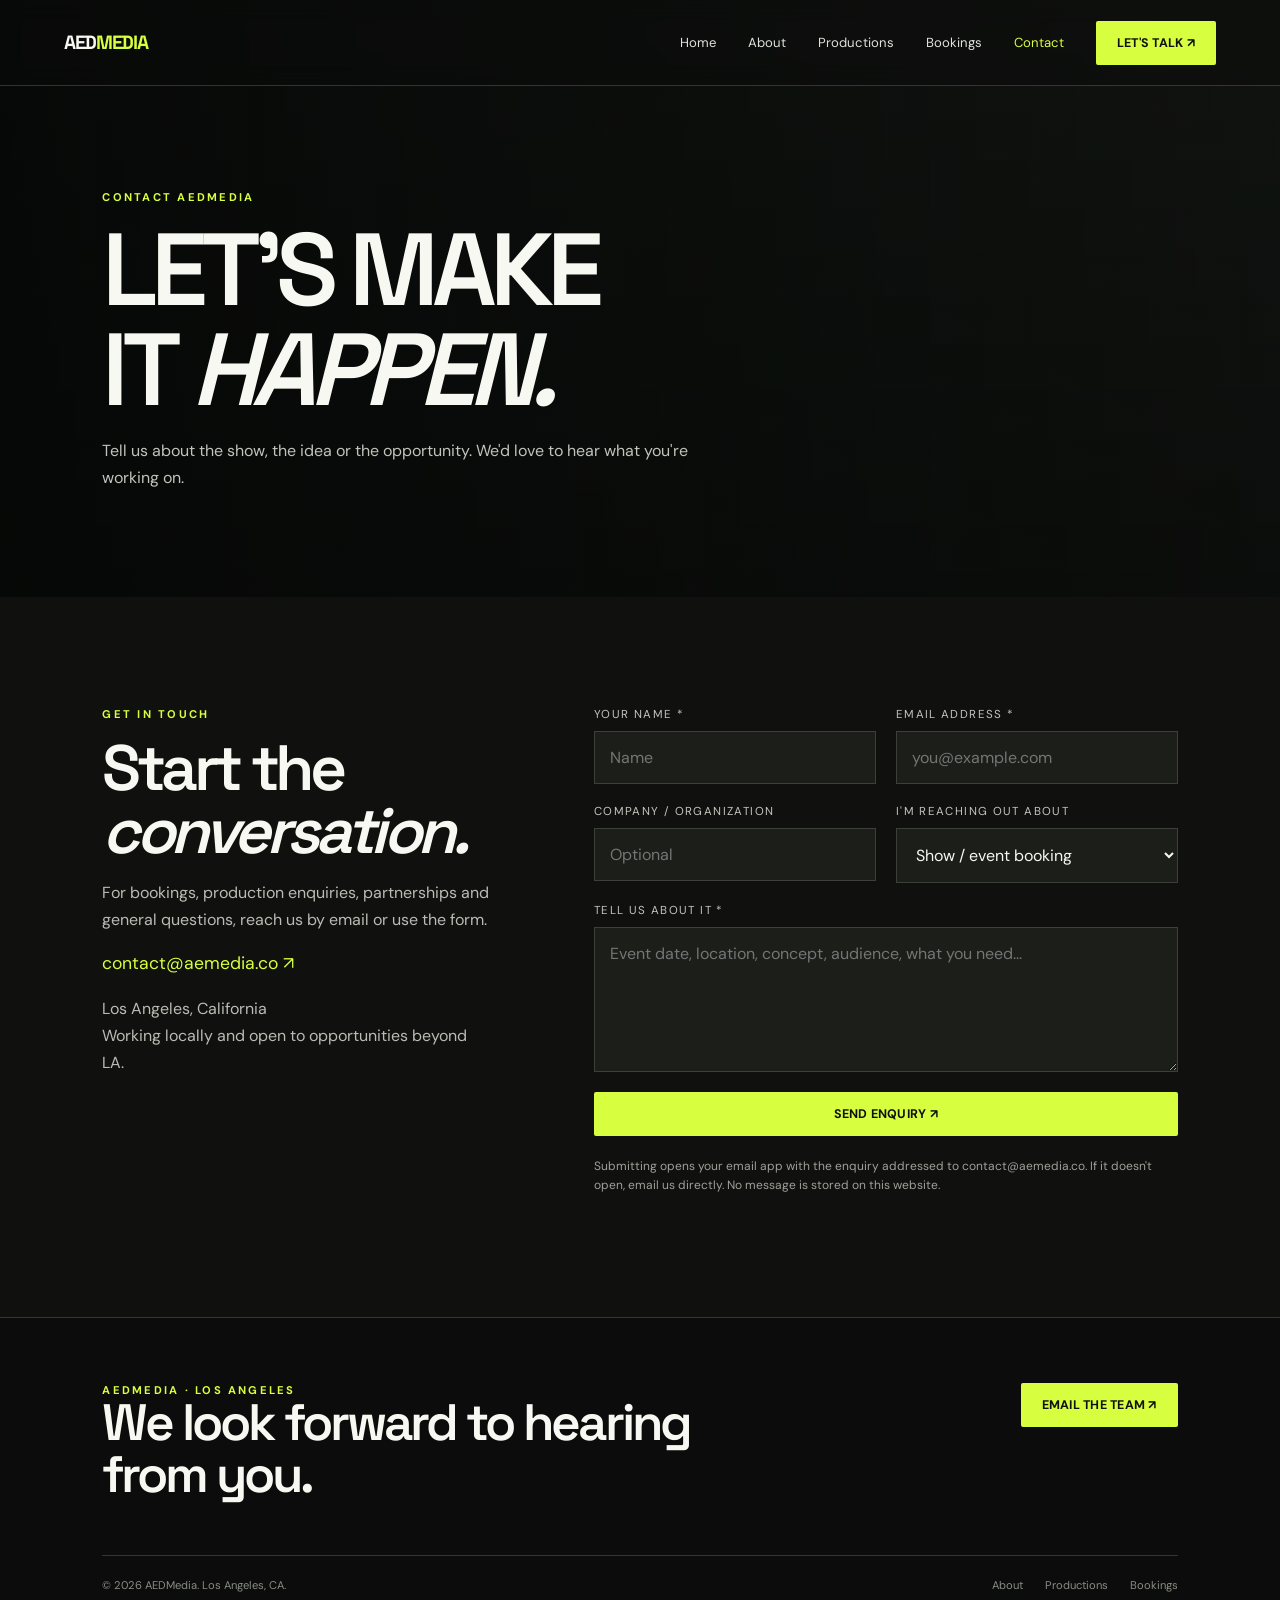
==== contact.html @ 607af27f "Build AEDMedia multi-page website" ====
<!doctype html><html lang="en"><head><meta charset="utf-8"><meta name="viewport" content="width=device-width,initial-scale=1"><meta name="description" content="Contact AEDMedia in Los Angeles for event production, show hosting, bookings and partnerships."><title>Contact AEDMedia — Start a Conversation</title><link rel="stylesheet" href="assets/css/styles.css"></head><body>
<header class="site-header"><a class="logo" href="index.html">AED<span>MEDIA</span></a><button class="menu-toggle" aria-label="Toggle navigation" aria-expanded="false">MENU</button><nav class="nav"><a href="index.html">Home</a><a href="about.html">About</a><a href="productions.html">Productions</a><a href="bookings.html">Bookings</a><a class="active" href="contact.html">Contact</a><a class="nav-cta" href="contact.html">LET'S TALK ↗</a></nav></header>
<main><section class="page-hero" style="--page-image:url('https://images.unsplash.com/photo-1506157786151-b8491531f063?auto=format&fit=crop&w=1800&q=85')"><div class="page-intro"><div class="eyebrow">Contact AEDMedia</div><h1>LET'S MAKE<br>IT <em>HAPPEN.</em></h1><p>Tell us about the show, the idea or the opportunity. We'd love to hear what you're working on.</p></div></section>
<section class="section"><div class="contact-layout"><div class="contact-details"><div class="eyebrow">Get in touch</div><h2>Start the<br><em>conversation.</em></h2><p>For bookings, production enquiries, partnerships and general questions, reach us by email or use the form.</p><p><a href="mailto:contact@aemedia.co">contact@aemedia.co ↗</a></p><p>Los Angeles, California<br>Working locally and open to opportunities beyond LA.</p></div><form class="form" data-contact-form><div class="field"><label for="name">Your name *</label><input id="name" name="name" autocomplete="name" required placeholder="Name"></div><div class="field"><label for="email">Email address *</label><input id="email" name="email" type="email" autocomplete="email" required placeholder="you@example.com"></div><div class="field"><label for="company">Company / organization</label><input id="company" name="company" autocomplete="organization" placeholder="Optional"></div><div class="field"><label for="type">I'm reaching out about</label><select id="type" name="type"><option>Show / event booking</option><option>Event production</option><option>Hosting / talent</option><option>Brand partnership</option><option>General enquiry</option></select></div><div class="field full"><label for="message">Tell us about it *</label><textarea id="message" name="message" required placeholder="Event date, location, concept, audience, what you need..."></textarea></div><div class="field full"><button class="button" type="submit">SEND ENQUIRY ↗</button><p class="form-note">Submitting opens your email app with the enquiry addressed to contact@aemedia.co. If it doesn't open, email us directly. No message is stored on this website.</p></div></form></div></section></main>
<footer class="site-footer"><div class="footer-top"><div><div class="eyebrow">AEDMedia · Los Angeles</div><h2>We look forward to hearing from you.</h2></div><a class="button" href="mailto:contact@aemedia.co">EMAIL THE TEAM ↗</a></div><div class="footer-bottom"><span>© <span data-year></span> AEDMedia. Los Angeles, CA.</span><div class="footer-links"><a href="about.html">About</a><a href="productions.html">Productions</a><a href="bookings.html">Bookings</a></div></div></footer><script src="assets/js/main.js"></script></body></html>
---- assets/css/styles.css ----
@import url('https://fonts.googleapis.com/css2?family=DM+Sans:wght@400;500;600;700&family=Space+Grotesk:wght@400;500;600;700&display=swap');
:root{--ink:#10110f;--paper:#f3f1eb;--lime:#d7ff3f;--muted:#a8aaa1;--line:rgba(255,255,255,.17);--display:'Space Grotesk',sans-serif;--body:'DM Sans',sans-serif}
*{box-sizing:border-box}html{scroll-behavior:smooth}body{margin:0;background:var(--ink);color:#f8f8f2;font-family:var(--body);-webkit-font-smoothing:antialiased}a{color:inherit;text-decoration:none}img{display:block;width:100%;object-fit:cover}button,input,textarea,select{font:inherit}.site-header{height:86px;padding:0 5vw;display:flex;align-items:center;justify-content:space-between;border-bottom:1px solid var(--line);position:absolute;top:0;left:0;width:100%;z-index:10;background:rgba(12,13,12,.38);backdrop-filter:blur(12px)}.logo{font:700 1.2rem var(--display);letter-spacing:-.07em}.logo span{color:var(--lime)}.nav{display:flex;align-items:center;gap:2rem;font-size:.82rem;color:#e1e2dc}.nav a{transition:color .2s}.nav a:hover,.nav a.active{color:var(--lime)}.nav-cta,.button{display:inline-flex;align-items:center;justify-content:center;background:var(--lime);color:#10110f;padding:14px 21px;border:0;border-radius:2px;font-weight:700;font-size:.78rem;letter-spacing:.02em;transition:transform .2s,background .2s;cursor:pointer}.nav-cta:hover,.button:hover{transform:translateY(-2px);background:#e4ff77}.menu-toggle{display:none;background:none;color:white;border:1px solid var(--line);padding:9px 12px}.eyebrow{font-size:.7rem;text-transform:uppercase;letter-spacing:.2em;color:var(--lime);font-weight:700}.display{font:600 clamp(3.5rem,9vw,8.7rem)/.91 var(--display);letter-spacing:-.085em;margin:24px 0}.display em{font-style:normal;color:var(--lime)}.lead{font-size:clamp(1rem,1.5vw,1.22rem);line-height:1.7;color:#c2c4bb;max-width:620px}.hero{min-height:760px;height:100svh;max-height:1000px;position:relative;display:flex;align-items:flex-end;padding:150px 8vw 9vh;overflow:hidden;background:#171a16}.hero:before{content:"";position:absolute;inset:0;background:linear-gradient(90deg,rgba(5,7,6,.9),rgba(5,7,6,.36) 65%,rgba(5,7,6,.12)),linear-gradient(0deg,rgba(5,7,6,.7),transparent 70%),url('https://images.unsplash.com/photo-150138,?auto=format&fit=crop&w=2000&q=85');background-size:cover;background-position:center}.hero:after{content:"";position:absolute;inset:0;background:radial-gradient(ellipse at 72% 36%,rgba(215,255,63,.16),transparent 34%);pointer-events:none}.hero-content{position:relative;z-index:1;max-width:1050px}.hero .display{max-width:1000px}.hero-bottom{display:flex;align-items:flex-end;justify-content:space-between;gap:2rem;margin-top:35px}.hero-bottom .lead{max-width:470px}.scroll-note{font-size:.68rem;letter-spacing:.18em;text-transform:uppercase;color:#bfc2b6;white-space:nowrap}.section{padding:110px 8vw}.section-head{display:flex;justify-content:space-between;align-items:flex-end;gap:2rem;margin-bottom:48px}.section h2,.page-intro h1{font:600 clamp(2.7rem,5vw,5.3rem)/.98 var(--display);letter-spacing:-.07em;margin:16px 0}.section-copy{color:#b8bbb2;line-height:1.75;max-width:460px}.grid-3{display:grid;grid-template-columns:repeat(3,1fr);gap:16px}.feature-card{min-height:390px;position:relative;overflow:hidden;background:#252923}.feature-card img{height:100%;position:absolute;inset:0;transition:transform .7s}.feature-card:hover img{transform:scale(1.06)}.feature-card:after{content:"";position:absolute;inset:0;background:linear-gradient(0deg,rgba(0,0,0,.82),transparent 70%)}.feature-card .card-copy{position:absolute;z-index:1;bottom:26px;left:26px;right:26px}.card-copy small{color:var(--lime);text-transform:uppercase;letter-spacing:.16em;font-size:.65rem}.card-copy h3{font:600 1.65rem var(--display);margin:9px 0}.statement{background:var(--lime);color:#10110f;padding:100px 8vw}.statement .eyebrow{color:#333}.statement h2{font:600 clamp(2.8rem,6vw,6rem)/.98 var(--display);letter-spacing:-.08em;max-width:1050px;margin:20px 0 30px}.statement p{max-width:580px;line-height:1.7}.text-link{display:inline-flex;gap:14px;align-items:center;font-weight:700;font-size:.8rem;border-bottom:1px solid currentColor;padding-bottom:9px;margin-top:20px}.text-link span{font-size:1.2rem}.split{display:grid;grid-template-columns:1fr 1fr;gap:8vw;align-items:center}.split-image{height:590px;position:relative}.split-image img{height:100%}.split-image:after{content:"";position:absolute;inset:0;border:1px solid rgba(215,255,63,.35);transform:translate(14px,14px);pointer-events:none}.stats{display:grid;grid-template-columns:repeat(3,1fr);border-top:1px solid var(--line);margin-top:55px;padding-top:28px;gap:20px}.stats strong{display:block;font:600 2rem var(--display);color:var(--lime)}.stats span{font-size:.72rem;color:#aeb0a8}.page-hero{min-height:570px;padding:190px 8vw 90px;display:flex;align-items:flex-end;position:relative;overflow:hidden;background:#171a16}.page-hero:before{content:"";position:absolute;inset:0;background:linear-gradient(90deg,rgba(5,7,6,.9),rgba(5,7,6,.35)),linear-gradient(0deg,rgba(5,7,6,.5),transparent),var(--page-image);background-size:cover;background-position:center}.page-intro{position:relative;max-width:980px}.page-intro h1{font-size:clamp(3.5rem,8vw,7.5rem)}.page-intro p{color:#c1c4ba;max-width:600px;line-height:1.7}.work-grid{display:grid;grid-template-columns:1fr 1fr;gap:18px}.work-item{background:#1b1e19}.work-item img{height:330px}.work-info{padding:23px 25px 28px}.work-info small{color:var(--lime);letter-spacing:.15em;text-transform:uppercase;font-size:.65rem}.work-info h3{font:600 1.6rem var(--display);margin:10px 0}.work-info p{color:#aeb1a8;line-height:1.6;font-size:.9rem}.process{display:grid;grid-template-columns:repeat(4,1fr);gap:20px}.process article{border-top:1px solid var(--line);padding-top:20px}.process b{color:var(--lime);font:600 1.8rem var(--display)}.process h3{font:600 1.2rem var(--display)}.process p{color:#aeb1a8;line-height:1.65;font-size:.88rem}.contact-layout{display:grid;grid-template-columns:.8fr 1.2fr;gap:8vw}.contact-details a{color:var(--lime);font-size:1.1rem}.contact-details p{color:#b9bcb3;line-height:1.7}.form{display:grid;grid-template-columns:1fr 1fr;gap:20px}.field{display:flex;flex-direction:column;gap:9px}.field.full{grid-column:1/-1}.field label{font-size:.72rem;text-transform:uppercase;letter-spacing:.12em;color:#c3c5bd}.field input,.field textarea,.field select{background:#1b1e19;border:1px solid #3b4038;padding:15px;color:#f8f8f2;border-radius:0;outline:none}.field input:focus,.field textarea:focus,.field select:focus{border-color:var(--lime)}.field textarea{min-height:145px;resize:vertical}.form-note{font-size:.75rem;color:#9da198;line-height:1.6}.site-footer{padding:65px 8vw 28px;border-top:1px solid var(--line);background:#0b0c0b}.footer-top{display:flex;justify-content:space-between;gap:3rem;align-items:flex-start;padding-bottom:55px}.footer-top h2{font:600 clamp(2rem,4vw,3.8rem)/1 var(--display);letter-spacing:-.06em;max-width:600px;margin:0}.footer-bottom{border-top:1px solid var(--line);padding-top:22px;display:flex;justify-content:space-between;gap:20px;color:#888d83;font-size:.7rem}.footer-links{display:flex;gap:22px}.mobile-only{display:none}
@media(max-width:800px){.site-header{height:72px;padding:0 6vw}.menu-toggle{display:block}.nav{display:none;position:absolute;top:71px;left:0;right:0;background:#11130f;padding:25px 6vw 30px;flex-direction:column;align-items:flex-start;gap:22px;border-bottom:1px solid var(--line)}.nav.open{display:flex}.nav-cta{display:inline-flex}.hero{min-height:690px;padding:130px 6vw 8vh}.hero-bottom{display:block}.scroll-note{display:block;margin-top:28px}.section{padding:78px 6vw}.section-head{display:block}.grid-3{grid-template-columns:1fr}.feature-card{min-height:360px}.split,.contact-layout{grid-template-columns:1fr;gap:45px}.split-image{height:400px}.stats{gap:10px}.stats strong{font-size:1.5rem}.page-hero{min-height:530px;padding:160px 6vw 70px}.work-grid{grid-template-columns:1fr}.work-item img{height:270px}.process{grid-template-columns:1fr 1fr}.statement{padding:75px 6vw}.footer-top{display:block}.footer-top .button{margin-top:28px}.footer-bottom{flex-direction:column}.form{grid-template-columns:1fr}.field.full{grid-column:auto}}
@media(max-width:420px){.process{grid-template-columns:1fr}.display{font-size:3.6rem}.hero{min-height:650px}}
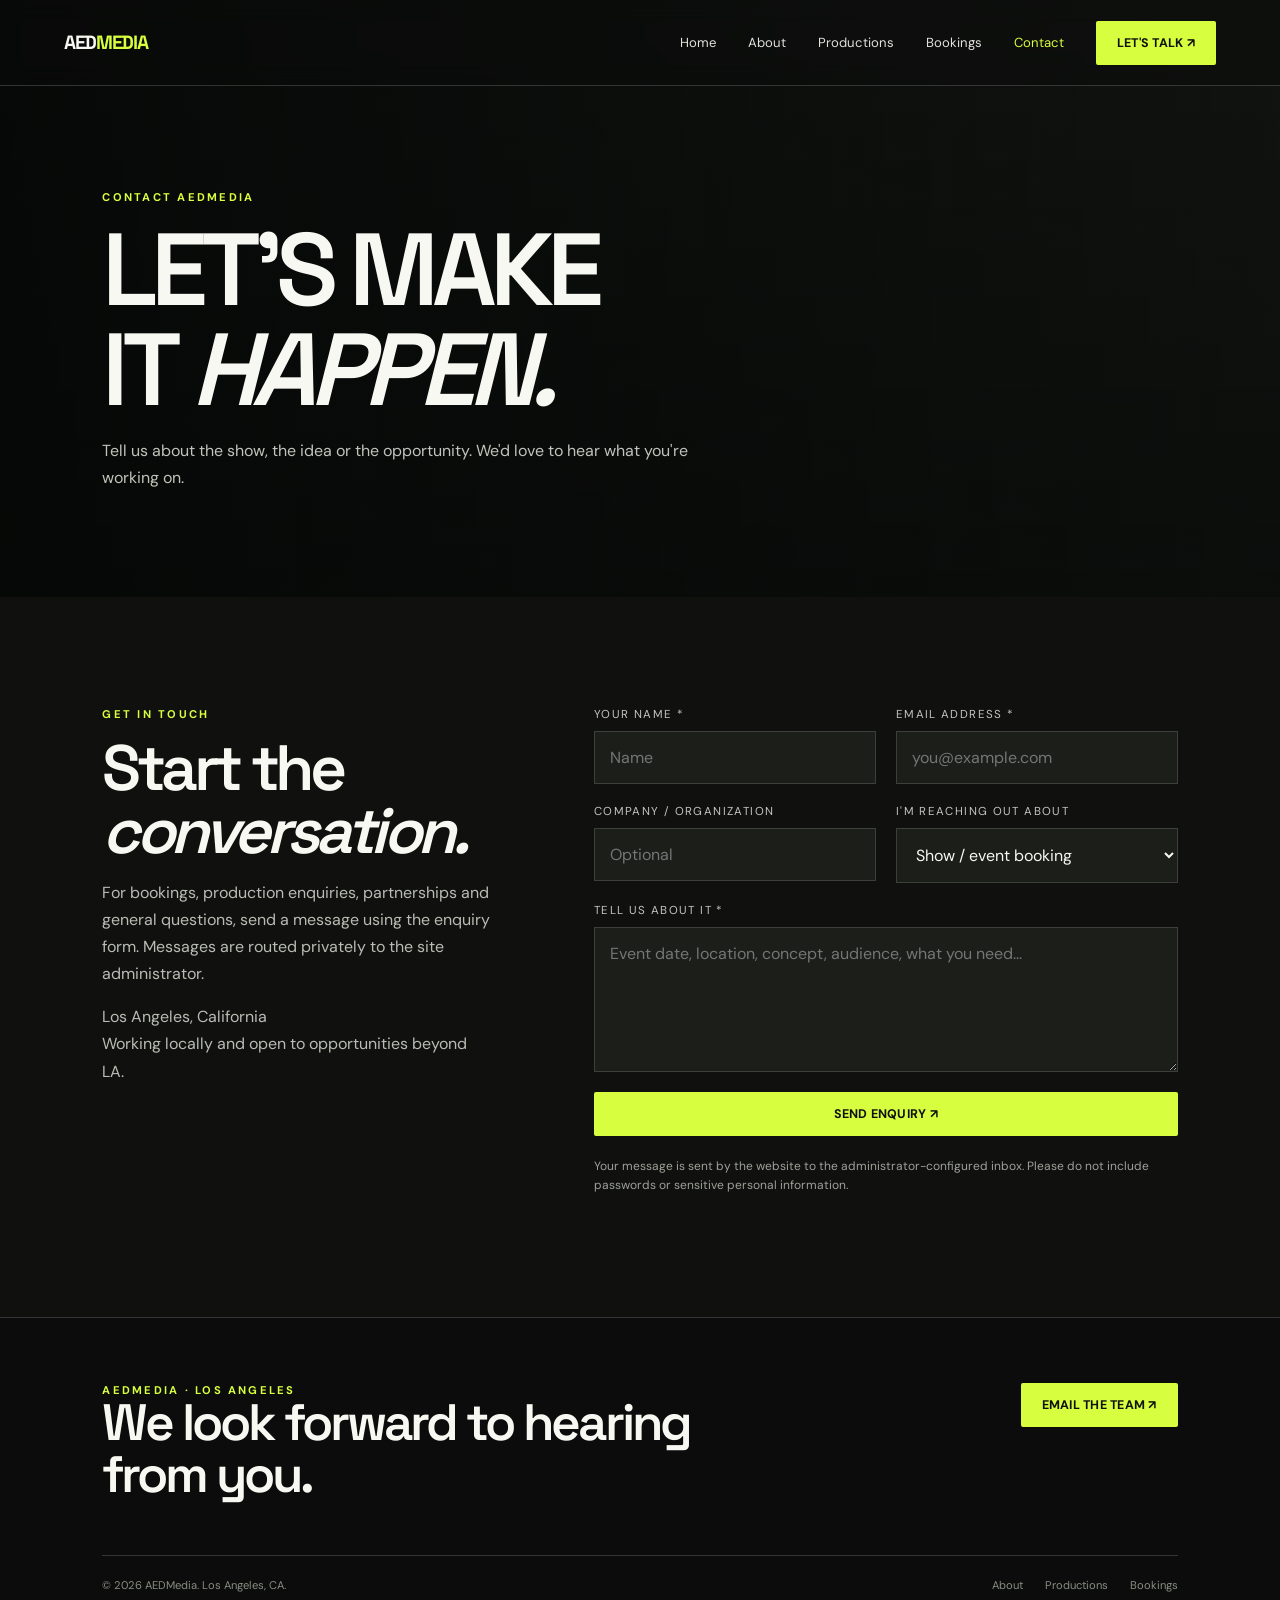
==== commit 1e77593e: "Route contact form through private PHP handler" ====
--- a/contact.html
+++ b/contact.html
@@ -1,5 +1,5 @@
 <!doctype html><html lang="en"><head><meta charset="utf-8"><meta name="viewport" content="width=device-width,initial-scale=1"><meta name="description" content="Contact AEDMedia in Los Angeles for event production, show hosting, bookings and partnerships."><title>Contact AEDMedia — Start a Conversation</title><link rel="stylesheet" href="assets/css/styles.css"></head><body>
 <header class="site-header"><a class="logo" href="index.html">AED<span>MEDIA</span></a><button class="menu-toggle" aria-label="Toggle navigation" aria-expanded="false">MENU</button><nav class="nav"><a href="index.html">Home</a><a href="about.html">About</a><a href="productions.html">Productions</a><a href="bookings.html">Bookings</a><a class="active" href="contact.html">Contact</a><a class="nav-cta" href="contact.html">LET'S TALK ↗</a></nav></header>
 <main><section class="page-hero" style="--page-image:url('https://images.unsplash.com/photo-1506157786151-b8491531f063?auto=format&fit=crop&w=1800&q=85')"><div class="page-intro"><div class="eyebrow">Contact AEDMedia</div><h1>LET'S MAKE<br>IT <em>HAPPEN.</em></h1><p>Tell us about the show, the idea or the opportunity. We'd love to hear what you're working on.</p></div></section>
-<section class="section"><div class="contact-layout"><div class="contact-details"><div class="eyebrow">Get in touch</div><h2>Start the<br><em>conversation.</em></h2><p>For bookings, production enquiries, partnerships and general questions, reach us by email or use the form.</p><p><a href="mailto:contact@aemedia.co">contact@aemedia.co ↗</a></p><p>Los Angeles, California<br>Working locally and open to opportunities beyond LA.</p></div><form class="form" data-contact-form><div class="field"><label for="name">Your name *</label><input id="name" name="name" autocomplete="name" required placeholder="Name"></div><div class="field"><label for="email">Email address *</label><input id="email" name="email" type="email" autocomplete="email" required placeholder="you@example.com"></div><div class="field"><label for="company">Company / organization</label><input id="company" name="company" autocomplete="organization" placeholder="Optional"></div><div class="field"><label for="type">I'm reaching out about</label><select id="type" name="type"><option>Show / event booking</option><option>Event production</option><option>Hosting / talent</option><option>Brand partnership</option><option>General enquiry</option></select></div><div class="field full"><label for="message">Tell us about it *</label><textarea id="message" name="message" required placeholder="Event date, location, concept, audience, what you need..."></textarea></div><div class="field full"><button class="button" type="submit">SEND ENQUIRY ↗</button><p class="form-note">Submitting opens your email app with the enquiry addressed to contact@aemedia.co. If it doesn't open, email us directly. No message is stored on this website.</p></div></form></div></section></main>
+<section class="section"><div class="contact-layout"><div class="contact-details"><div class="eyebrow">Get in touch</div><h2>Start the<br><em>conversation.</em></h2><p>For bookings, production enquiries, partnerships and general questions, send a message using the enquiry form. Messages are routed privately to the site administrator.</p><p>Los Angeles, California<br>Working locally and open to opportunities beyond LA.</p></div><form class="form" action="contact.php" method="post"><div class="field" aria-hidden="true" style="position:absolute;left:-10000px;width:1px;height:1px;overflow:hidden"><label for="website">Leave empty</label><input id="website" name="website" tabindex="-1" autocomplete="off"></div><div class="field"><label for="name">Your name *</label><input id="name" name="name" autocomplete="name" required placeholder="Name"></div><div class="field"><label for="email">Email address *</label><input id="email" name="email" type="email" autocomplete="email" required placeholder="you@example.com"></div><div class="field"><label for="company">Company / organization</label><input id="company" name="company" autocomplete="organization" placeholder="Optional"></div><div class="field"><label for="type">I'm reaching out about</label><select id="type" name="type"><option>Show / event booking</option><option>Event production</option><option>Hosting / talent</option><option>Brand partnership</option><option>General enquiry</option></select></div><div class="field full"><label for="message">Tell us about it *</label><textarea id="message" name="message" required placeholder="Event date, location, concept, audience, what you need..."></textarea></div><div class="field full"><button class="button" type="submit">SEND ENQUIRY ↗</button><p class="form-note">Your message is sent by the website to the administrator-configured inbox. Please do not include passwords or sensitive personal information.</p></div></form></div></section></main>
 <footer class="site-footer"><div class="footer-top"><div><div class="eyebrow">AEDMedia · Los Angeles</div><h2>We look forward to hearing from you.</h2></div><a class="button" href="mailto:contact@aemedia.co">EMAIL THE TEAM ↗</a></div><div class="footer-bottom"><span>© <span data-year></span> AEDMedia. Los Angeles, CA.</span><div class="footer-links"><a href="about.html">About</a><a href="productions.html">Productions</a><a href="bookings.html">Bookings</a></div></div></footer><script src="assets/js/main.js"></script></body></html>
--- a/assets/css/styles.css
+++ b/assets/css/styles.css
@@ -1,5 +1,5 @@
 @import url('https://fonts.googleapis.com/css2?family=DM+Sans:wght@400;500;600;700&family=Space+Grotesk:wght@400;500;600;700&display=swap');
 :root{--ink:#10110f;--paper:#f3f1eb;--lime:#d7ff3f;--muted:#a8aaa1;--line:rgba(255,255,255,.17);--display:'Space Grotesk',sans-serif;--body:'DM Sans',sans-serif}
-*{box-sizing:border-box}html{scroll-behavior:smooth}body{margin:0;background:var(--ink);color:#f8f8f2;font-family:var(--body);-webkit-font-smoothing:antialiased}a{color:inherit;text-decoration:none}img{display:block;width:100%;object-fit:cover}button,input,textarea,select{font:inherit}.site-header{height:86px;padding:0 5vw;display:flex;align-items:center;justify-content:space-between;border-bottom:1px solid var(--line);position:absolute;top:0;left:0;width:100%;z-index:10;background:rgba(12,13,12,.38);backdrop-filter:blur(12px)}.logo{font:700 1.2rem var(--display);letter-spacing:-.07em}.logo span{color:var(--lime)}.nav{display:flex;align-items:center;gap:2rem;font-size:.82rem;color:#e1e2dc}.nav a{transition:color .2s}.nav a:hover,.nav a.active{color:var(--lime)}.nav-cta,.button{display:inline-flex;align-items:center;justify-content:center;background:var(--lime);color:#10110f;padding:14px 21px;border:0;border-radius:2px;font-weight:700;font-size:.78rem;letter-spacing:.02em;transition:transform .2s,background .2s;cursor:pointer}.nav-cta:hover,.button:hover{transform:translateY(-2px);background:#e4ff77}.menu-toggle{display:none;background:none;color:white;border:1px solid var(--line);padding:9px 12px}.eyebrow{font-size:.7rem;text-transform:uppercase;letter-spacing:.2em;color:var(--lime);font-weight:700}.display{font:600 clamp(3.5rem,9vw,8.7rem)/.91 var(--display);letter-spacing:-.085em;margin:24px 0}.display em{font-style:normal;color:var(--lime)}.lead{font-size:clamp(1rem,1.5vw,1.22rem);line-height:1.7;color:#c2c4bb;max-width:620px}.hero{min-height:760px;height:100svh;max-height:1000px;position:relative;display:flex;align-items:flex-end;padding:150px 8vw 9vh;overflow:hidden;background:#171a16}.hero:before{content:"";position:absolute;inset:0;background:linear-gradient(90deg,rgba(5,7,6,.9),rgba(5,7,6,.36) 65%,rgba(5,7,6,.12)),linear-gradient(0deg,rgba(5,7,6,.7),transparent 70%),url('https://images.unsplash.com/photo-150138,?auto=format&fit=crop&w=2000&q=85');background-size:cover;background-position:center}.hero:after{content:"";position:absolute;inset:0;background:radial-gradient(ellipse at 72% 36%,rgba(215,255,63,.16),transparent 34%);pointer-events:none}.hero-content{position:relative;z-index:1;max-width:1050px}.hero .display{max-width:1000px}.hero-bottom{display:flex;align-items:flex-end;justify-content:space-between;gap:2rem;margin-top:35px}.hero-bottom .lead{max-width:470px}.scroll-note{font-size:.68rem;letter-spacing:.18em;text-transform:uppercase;color:#bfc2b6;white-space:nowrap}.section{padding:110px 8vw}.section-head{display:flex;justify-content:space-between;align-items:flex-end;gap:2rem;margin-bottom:48px}.section h2,.page-intro h1{font:600 clamp(2.7rem,5vw,5.3rem)/.98 var(--display);letter-spacing:-.07em;margin:16px 0}.section-copy{color:#b8bbb2;line-height:1.75;max-width:460px}.grid-3{display:grid;grid-template-columns:repeat(3,1fr);gap:16px}.feature-card{min-height:390px;position:relative;overflow:hidden;background:#252923}.feature-card img{height:100%;position:absolute;inset:0;transition:transform .7s}.feature-card:hover img{transform:scale(1.06)}.feature-card:after{content:"";position:absolute;inset:0;background:linear-gradient(0deg,rgba(0,0,0,.82),transparent 70%)}.feature-card .card-copy{position:absolute;z-index:1;bottom:26px;left:26px;right:26px}.card-copy small{color:var(--lime);text-transform:uppercase;letter-spacing:.16em;font-size:.65rem}.card-copy h3{font:600 1.65rem var(--display);margin:9px 0}.statement{background:var(--lime);color:#10110f;padding:100px 8vw}.statement .eyebrow{color:#333}.statement h2{font:600 clamp(2.8rem,6vw,6rem)/.98 var(--display);letter-spacing:-.08em;max-width:1050px;margin:20px 0 30px}.statement p{max-width:580px;line-height:1.7}.text-link{display:inline-flex;gap:14px;align-items:center;font-weight:700;font-size:.8rem;border-bottom:1px solid currentColor;padding-bottom:9px;margin-top:20px}.text-link span{font-size:1.2rem}.split{display:grid;grid-template-columns:1fr 1fr;gap:8vw;align-items:center}.split-image{height:590px;position:relative}.split-image img{height:100%}.split-image:after{content:"";position:absolute;inset:0;border:1px solid rgba(215,255,63,.35);transform:translate(14px,14px);pointer-events:none}.stats{display:grid;grid-template-columns:repeat(3,1fr);border-top:1px solid var(--line);margin-top:55px;padding-top:28px;gap:20px}.stats strong{display:block;font:600 2rem var(--display);color:var(--lime)}.stats span{font-size:.72rem;color:#aeb0a8}.page-hero{min-height:570px;padding:190px 8vw 90px;display:flex;align-items:flex-end;position:relative;overflow:hidden;background:#171a16}.page-hero:before{content:"";position:absolute;inset:0;background:linear-gradient(90deg,rgba(5,7,6,.9),rgba(5,7,6,.35)),linear-gradient(0deg,rgba(5,7,6,.5),transparent),var(--page-image);background-size:cover;background-position:center}.page-intro{position:relative;max-width:980px}.page-intro h1{font-size:clamp(3.5rem,8vw,7.5rem)}.page-intro p{color:#c1c4ba;max-width:600px;line-height:1.7}.work-grid{display:grid;grid-template-columns:1fr 1fr;gap:18px}.work-item{background:#1b1e19}.work-item img{height:330px}.work-info{padding:23px 25px 28px}.work-info small{color:var(--lime);letter-spacing:.15em;text-transform:uppercase;font-size:.65rem}.work-info h3{font:600 1.6rem var(--display);margin:10px 0}.work-info p{color:#aeb1a8;line-height:1.6;font-size:.9rem}.process{display:grid;grid-template-columns:repeat(4,1fr);gap:20px}.process article{border-top:1px solid var(--line);padding-top:20px}.process b{color:var(--lime);font:600 1.8rem var(--display)}.process h3{font:600 1.2rem var(--display)}.process p{color:#aeb1a8;line-height:1.65;font-size:.88rem}.contact-layout{display:grid;grid-template-columns:.8fr 1.2fr;gap:8vw}.contact-details a{color:var(--lime);font-size:1.1rem}.contact-details p{color:#b9bcb3;line-height:1.7}.form{display:grid;grid-template-columns:1fr 1fr;gap:20px}.field{display:flex;flex-direction:column;gap:9px}.field.full{grid-column:1/-1}.field label{font-size:.72rem;text-transform:uppercase;letter-spacing:.12em;color:#c3c5bd}.field input,.field textarea,.field select{background:#1b1e19;border:1px solid #3b4038;padding:15px;color:#f8f8f2;border-radius:0;outline:none}.field input:focus,.field textarea:focus,.field select:focus{border-color:var(--lime)}.field textarea{min-height:145px;resize:vertical}.form-note{font-size:.75rem;color:#9da198;line-height:1.6}.site-footer{padding:65px 8vw 28px;border-top:1px solid var(--line);background:#0b0c0b}.footer-top{display:flex;justify-content:space-between;gap:3rem;align-items:flex-start;padding-bottom:55px}.footer-top h2{font:600 clamp(2rem,4vw,3.8rem)/1 var(--display);letter-spacing:-.06em;max-width:600px;margin:0}.footer-bottom{border-top:1px solid var(--line);padding-top:22px;display:flex;justify-content:space-between;gap:20px;color:#888d83;font-size:.7rem}.footer-links{display:flex;gap:22px}.mobile-only{display:none}
+*{box-sizing:border-box}html{scroll-behavior:smooth}body{margin:0;background:var(--ink);color:#f8f8f2;font-family:var(--body);-webkit-font-smoothing:antialiased}a{color:inherit;text-decoration:none}img{display:block;width:100%;object-fit:cover}button,input,textarea,select{font:inherit}.site-header{height:86px;padding:0 5vw;display:flex;align-items:center;justify-content:space-between;border-bottom:1px solid var(--line);position:absolute;top:0;left:0;width:100%;z-index:10;background:rgba(12,13,12,.38);backdrop-filter:blur(12px)}.logo{font:700 1.2rem var(--display);letter-spacing:-.07em}.logo span{color:var(--lime)}.nav{display:flex;align-items:center;gap:2rem;font-size:.82rem;color:#e1e2dc}.nav a{transition:color .2s}.nav a:hover,.nav a.active{color:var(--lime)}.nav-cta,.button{display:inline-flex;align-items:center;justify-content:center;background:var(--lime);color:#10110f;padding:14px 21px;border:0;border-radius:2px;font-weight:700;font-size:.78rem;letter-spacing:.02em;transition:transform .2s,background .2s;cursor:pointer}.nav-cta:hover,.button:hover{transform:translateY(-2px);background:#e4ff77}.menu-toggle{display:none;background:none;color:white;border:1px solid var(--line);padding:9px 12px}.eyebrow{font-size:.7rem;text-transform:uppercase;letter-spacing:.2em;color:var(--lime);font-weight:700}.display{font:600 clamp(3.5rem,9vw,8.7rem)/.91 var(--display);letter-spacing:-.085em;margin:24px 0}.display em{font-style:normal;color:var(--lime)}.lead{font-size:clamp(1rem,1.5vw,1.22rem);line-height:1.7;color:#c2c4bb;max-width:620px}.hero{min-height:760px;height:100svh;max-height:1000px;position:relative;display:flex;align-items:flex-end;padding:150px 8vw 9vh;overflow:hidden;background:#171a16}.hero:before{content:"";position:absolute;inset:0;background:linear-gradient(90deg,rgba(5,7,6,.9),rgba(5,7,6,.36) 65%,rgba(5,7,6,.12)),linear-gradient(0deg,rgba(5,7,6,.7),transparent 70%),url('https://images.unsplash.com/photo-1501386761578-eac5c94b800a?auto=format&fit=crop&w=2000&q=85');background-size:cover;background-position:center}.hero:after{content:"";position:absolute;inset:0;background:radial-gradient(ellipse at 72% 36%,rgba(215,255,63,.16),transparent 34%);pointer-events:none}.hero-content{position:relative;z-index:1;max-width:1050px}.hero .display{max-width:1000px}.hero-bottom{display:flex;align-items:flex-end;justify-content:space-between;gap:2rem;margin-top:35px}.hero-bottom .lead{max-width:470px}.scroll-note{font-size:.68rem;letter-spacing:.18em;text-transform:uppercase;color:#bfc2b6;white-space:nowrap}.section{padding:110px 8vw}.section-head{display:flex;justify-content:space-between;align-items:flex-end;gap:2rem;margin-bottom:48px}.section h2,.page-intro h1{font:600 clamp(2.7rem,5vw,5.3rem)/.98 var(--display);letter-spacing:-.07em;margin:16px 0}.section-copy{color:#b8bbb2;line-height:1.75;max-width:460px}.grid-3{display:grid;grid-template-columns:repeat(3,1fr);gap:16px}.feature-card{min-height:390px;position:relative;overflow:hidden;background:#252923}.feature-card img{height:100%;position:absolute;inset:0;transition:transform .7s}.feature-card:hover img{transform:scale(1.06)}.feature-card:after{content:"";position:absolute;inset:0;background:linear-gradient(0deg,rgba(0,0,0,.82),transparent 70%)}.feature-card .card-copy{position:absolute;z-index:1;bottom:26px;left:26px;right:26px}.card-copy small{color:var(--lime);text-transform:uppercase;letter-spacing:.16em;font-size:.65rem}.card-copy h3{font:600 1.65rem var(--display);margin:9px 0}.statement{background:var(--lime);color:#10110f;padding:100px 8vw}.statement .eyebrow{color:#333}.statement h2{font:600 clamp(2.8rem,6vw,6rem)/.98 var(--display);letter-spacing:-.08em;max-width:1050px;margin:20px 0 30px}.statement p{max-width:580px;line-height:1.7}.text-link{display:inline-flex;gap:14px;align-items:center;font-weight:700;font-size:.8rem;border-bottom:1px solid currentColor;padding-bottom:9px;margin-top:20px}.text-link span{font-size:1.2rem}.split{display:grid;grid-template-columns:1fr 1fr;gap:8vw;align-items:center}.split-image{height:590px;position:relative}.split-image img{height:100%}.split-image:after{content:"";position:absolute;inset:0;border:1px solid rgba(215,255,63,.35);transform:translate(14px,14px);pointer-events:none}.stats{display:grid;grid-template-columns:repeat(3,1fr);border-top:1px solid var(--line);margin-top:55px;padding-top:28px;gap:20px}.stats strong{display:block;font:600 2rem var(--display);color:var(--lime)}.stats span{font-size:.72rem;color:#aeb0a8}.page-hero{min-height:570px;padding:190px 8vw 90px;display:flex;align-items:flex-end;position:relative;overflow:hidden;background:#171a16}.page-hero:before{content:"";position:absolute;inset:0;background:linear-gradient(90deg,rgba(5,7,6,.9),rgba(5,7,6,.35)),linear-gradient(0deg,rgba(5,7,6,.5),transparent),var(--page-image);background-size:cover;background-position:center}.page-intro{position:relative;max-width:980px}.page-intro h1{font-size:clamp(3.5rem,8vw,7.5rem)}.page-intro p{color:#c1c4ba;max-width:600px;line-height:1.7}.work-grid{display:grid;grid-template-columns:1fr 1fr;gap:18px}.work-item{background:#1b1e19}.work-item img{height:330px}.work-info{padding:23px 25px 28px}.work-info small{color:var(--lime);letter-spacing:.15em;text-transform:uppercase;font-size:.65rem}.work-info h3{font:600 1.6rem var(--display);margin:10px 0}.work-info p{color:#aeb1a8;line-height:1.6;font-size:.9rem}.process{display:grid;grid-template-columns:repeat(4,1fr);gap:20px}.process article{border-top:1px solid var(--line);padding-top:20px}.process b{color:var(--lime);font:600 1.8rem var(--display)}.process h3{font:600 1.2rem var(--display)}.process p{color:#aeb1a8;line-height:1.65;font-size:.88rem}.contact-layout{display:grid;grid-template-columns:.8fr 1.2fr;gap:8vw}.contact-details a{color:var(--lime);font-size:1.1rem}.contact-details p{color:#b9bcb3;line-height:1.7}.form{display:grid;grid-template-columns:1fr 1fr;gap:20px}.field{display:flex;flex-direction:column;gap:9px}.field.full{grid-column:1/-1}.field label{font-size:.72rem;text-transform:uppercase;letter-spacing:.12em;color:#c3c5bd}.field input,.field textarea,.field select{background:#1b1e19;border:1px solid #3b4038;padding:15px;color:#f8f8f2;border-radius:0;outline:none}.field input:focus,.field textarea:focus,.field select:focus{border-color:var(--lime)}.field textarea{min-height:145px;resize:vertical}.form-note{font-size:.75rem;color:#9da198;line-height:1.6}.site-footer{padding:65px 8vw 28px;border-top:1px solid var(--line);background:#0b0c0b}.footer-top{display:flex;justify-content:space-between;gap:3rem;align-items:flex-start;padding-bottom:55px}.footer-top h2{font:600 clamp(2rem,4vw,3.8rem)/1 var(--display);letter-spacing:-.06em;max-width:600px;margin:0}.footer-bottom{border-top:1px solid var(--line);padding-top:22px;display:flex;justify-content:space-between;gap:20px;color:#888d83;font-size:.7rem}.footer-links{display:flex;gap:22px}.mobile-only{display:none}
 @media(max-width:800px){.site-header{height:72px;padding:0 6vw}.menu-toggle{display:block}.nav{display:none;position:absolute;top:71px;left:0;right:0;background:#11130f;padding:25px 6vw 30px;flex-direction:column;align-items:flex-start;gap:22px;border-bottom:1px solid var(--line)}.nav.open{display:flex}.nav-cta{display:inline-flex}.hero{min-height:690px;padding:130px 6vw 8vh}.hero-bottom{display:block}.scroll-note{display:block;margin-top:28px}.section{padding:78px 6vw}.section-head{display:block}.grid-3{grid-template-columns:1fr}.feature-card{min-height:360px}.split,.contact-layout{grid-template-columns:1fr;gap:45px}.split-image{height:400px}.stats{gap:10px}.stats strong{font-size:1.5rem}.page-hero{min-height:530px;padding:160px 6vw 70px}.work-grid{grid-template-columns:1fr}.work-item img{height:270px}.process{grid-template-columns:1fr 1fr}.statement{padding:75px 6vw}.footer-top{display:block}.footer-top .button{margin-top:28px}.footer-bottom{flex-direction:column}.form{grid-template-columns:1fr}.field.full{grid-column:auto}}
 @media(max-width:420px){.process{grid-template-columns:1fr}.display{font-size:3.6rem}.hero{min-height:650px}}
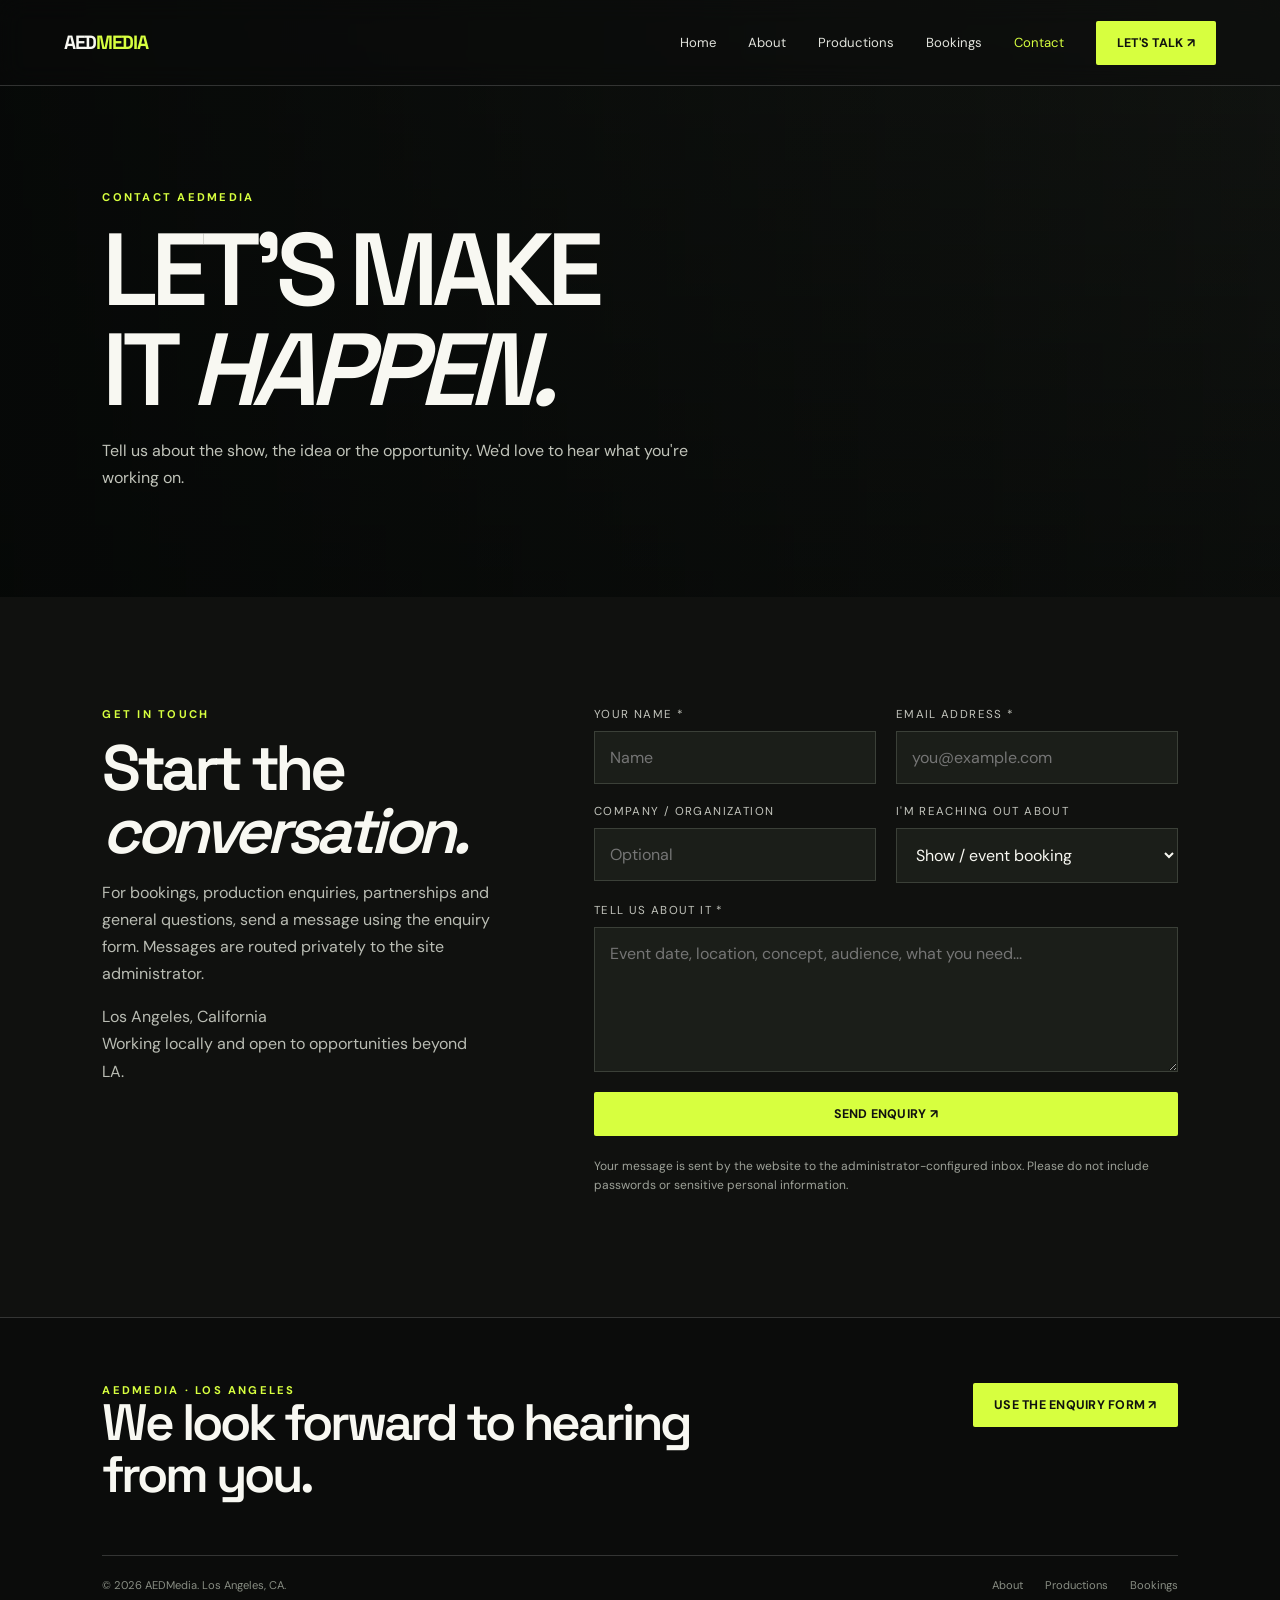
==== commit a9baa21c: "Keep contact enquiries on private form" ====
--- a/contact.html
+++ b/contact.html
@@ -2,4 +2,4 @@
 <header class="site-header"><a class="logo" href="index.html">AED<span>MEDIA</span></a><button class="menu-toggle" aria-label="Toggle navigation" aria-expanded="false">MENU</button><nav class="nav"><a href="index.html">Home</a><a href="about.html">About</a><a href="productions.html">Productions</a><a href="bookings.html">Bookings</a><a class="active" href="contact.html">Contact</a><a class="nav-cta" href="contact.html">LET'S TALK ↗</a></nav></header>
 <main><section class="page-hero" style="--page-image:url('https://images.unsplash.com/photo-1506157786151-b8491531f063?auto=format&fit=crop&w=1800&q=85')"><div class="page-intro"><div class="eyebrow">Contact AEDMedia</div><h1>LET'S MAKE<br>IT <em>HAPPEN.</em></h1><p>Tell us about the show, the idea or the opportunity. We'd love to hear what you're working on.</p></div></section>
 <section class="section"><div class="contact-layout"><div class="contact-details"><div class="eyebrow">Get in touch</div><h2>Start the<br><em>conversation.</em></h2><p>For bookings, production enquiries, partnerships and general questions, send a message using the enquiry form. Messages are routed privately to the site administrator.</p><p>Los Angeles, California<br>Working locally and open to opportunities beyond LA.</p></div><form class="form" action="contact.php" method="post"><div class="field" aria-hidden="true" style="position:absolute;left:-10000px;width:1px;height:1px;overflow:hidden"><label for="website">Leave empty</label><input id="website" name="website" tabindex="-1" autocomplete="off"></div><div class="field"><label for="name">Your name *</label><input id="name" name="name" autocomplete="name" required placeholder="Name"></div><div class="field"><label for="email">Email address *</label><input id="email" name="email" type="email" autocomplete="email" required placeholder="you@example.com"></div><div class="field"><label for="company">Company / organization</label><input id="company" name="company" autocomplete="organization" placeholder="Optional"></div><div class="field"><label for="type">I'm reaching out about</label><select id="type" name="type"><option>Show / event booking</option><option>Event production</option><option>Hosting / talent</option><option>Brand partnership</option><option>General enquiry</option></select></div><div class="field full"><label for="message">Tell us about it *</label><textarea id="message" name="message" required placeholder="Event date, location, concept, audience, what you need..."></textarea></div><div class="field full"><button class="button" type="submit">SEND ENQUIRY ↗</button><p class="form-note">Your message is sent by the website to the administrator-configured inbox. Please do not include passwords or sensitive personal information.</p></div></form></div></section></main>
-<footer class="site-footer"><div class="footer-top"><div><div class="eyebrow">AEDMedia · Los Angeles</div><h2>We look forward to hearing from you.</h2></div><a class="button" href="mailto:contact@aemedia.co">EMAIL THE TEAM ↗</a></div><div class="footer-bottom"><span>© <span data-year></span> AEDMedia. Los Angeles, CA.</span><div class="footer-links"><a href="about.html">About</a><a href="productions.html">Productions</a><a href="bookings.html">Bookings</a></div></div></footer><script src="assets/js/main.js"></script></body></html>+<footer class="site-footer"><div class="footer-top"><div><div class="eyebrow">AEDMedia · Los Angeles</div><h2>We look forward to hearing from you.</h2></div><a class="button" href="contact.html">USE THE ENQUIRY FORM ↗</a></div><div class="footer-bottom"><span>© <span data-year></span> AEDMedia. Los Angeles, CA.</span><div class="footer-links"><a href="about.html">About</a><a href="productions.html">Productions</a><a href="bookings.html">Bookings</a></div></div></footer><script src="assets/js/main.js"></script></body></html>
